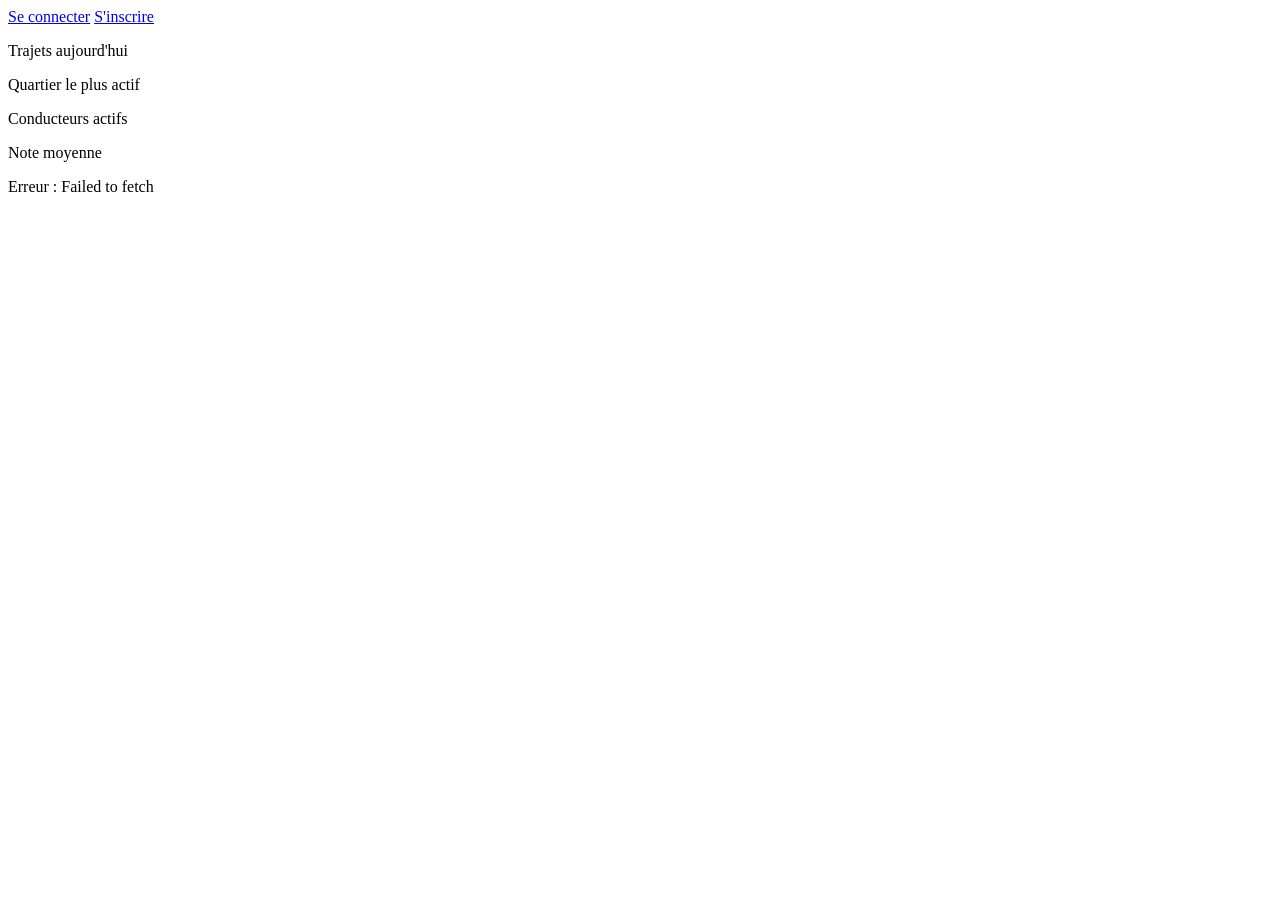
==== frontend/accueil/index.html @ e8c01308 "Initial commit" ====
<!DOCTYPE html>
<html lang="fr">
<head>
  <meta charset="UTF-8">
  <meta name="viewport" content="width=device-width, initial-scale=1.0">
  <title>BraCovoit — Accueil</title>
  <link rel="stylesheet" href="accueil.css">
</head>
<body id="page-accueil">

  <!-- =====================================================================
       NAVIGATION — TODO (Dev FS1)
       Construire un menu de navigation vers les 9 pages du site (Accueil,
       Recherche, Proposer un trajet, Mes trajets, Tableau de bord,
       Inscription, Connexion).
       Doit inclure un menu burger fonctionnel en dessous de 768px.
       ===================================================================== -->

  <!-- NE PAS MODIFIER l'id — main.js y affiche l'état de connexion -->
  <div id="nav-session"></div>

  <main>
    <!-- =====================================================================
         HERO — TODO (Dev FS1)
         Section d'introduction : titre accrocheur, sous-titre expliquant le
         principe (mise en relation conducteurs/passagers à Brazzaville),
         bouton d'appel à l'action vers la page Recherche.
         ===================================================================== -->

    <!-- =====================================================================
         CARTES INDICATEURS — TODO (Dev FS1)
         Construire 4 cartes affichant les indicateurs clés du service.
         Layout : Flexbox ou Grid, responsive (1 colonne mobile, 2 colonnes
         tablette, 4 colonnes desktop).

         *** NE PAS MODIFIER les id ci-dessous — main.js les utilise pour
         injecter les valeurs calculées par le backend ***
         ===================================================================== -->
    <section>
      <div class="carte-indicateur">
        <p class="label">Trajets aujourd'hui</p>
        <p id="nb-trajets-aujourdhui" class="valeur"></p>
      </div>
      <div class="carte-indicateur">
        <p class="label">Quartier le plus actif</p>
        <p id="quartier-principal" class="valeur"></p>
      </div>
      <div class="carte-indicateur">
        <p class="label">Conducteurs actifs</p>
        <p id="nb-conducteurs" class="valeur"></p>
      </div>
      <div class="carte-indicateur">
        <p class="label">Note moyenne</p>
        <p id="note-moyenne" class="valeur"></p>
      </div>
    </section>

    <!-- =====================================================================
         COMMENT ÇA MARCHE — TODO (Dev FS1)
         3 à 4 étapes illustrant le parcours utilisateur : rechercher un
         trajet → réserver une place → rejoindre le conducteur. Layout en
         ligne sur desktop, empilé sur mobile.
         ===================================================================== -->

    <!-- =====================================================================
         POURQUOI BRACOVOIT — TODO (Dev FS1)
         3 arguments clés (économique, écologique, communautaire par
         exemple). Layout en grille de cartes.
         ===================================================================== -->
  </main>

  <!-- FOOTER — TODO (Dev FS1) : liens utiles, mentions -->

  <div id="erreur-globale" hidden></div>

  <!-- NE PAS MODIFIER — scripts de connexion au backend -->
  <script src="../functions.js"></script>
  <script src="../main.js"></script>
</body>
</html>
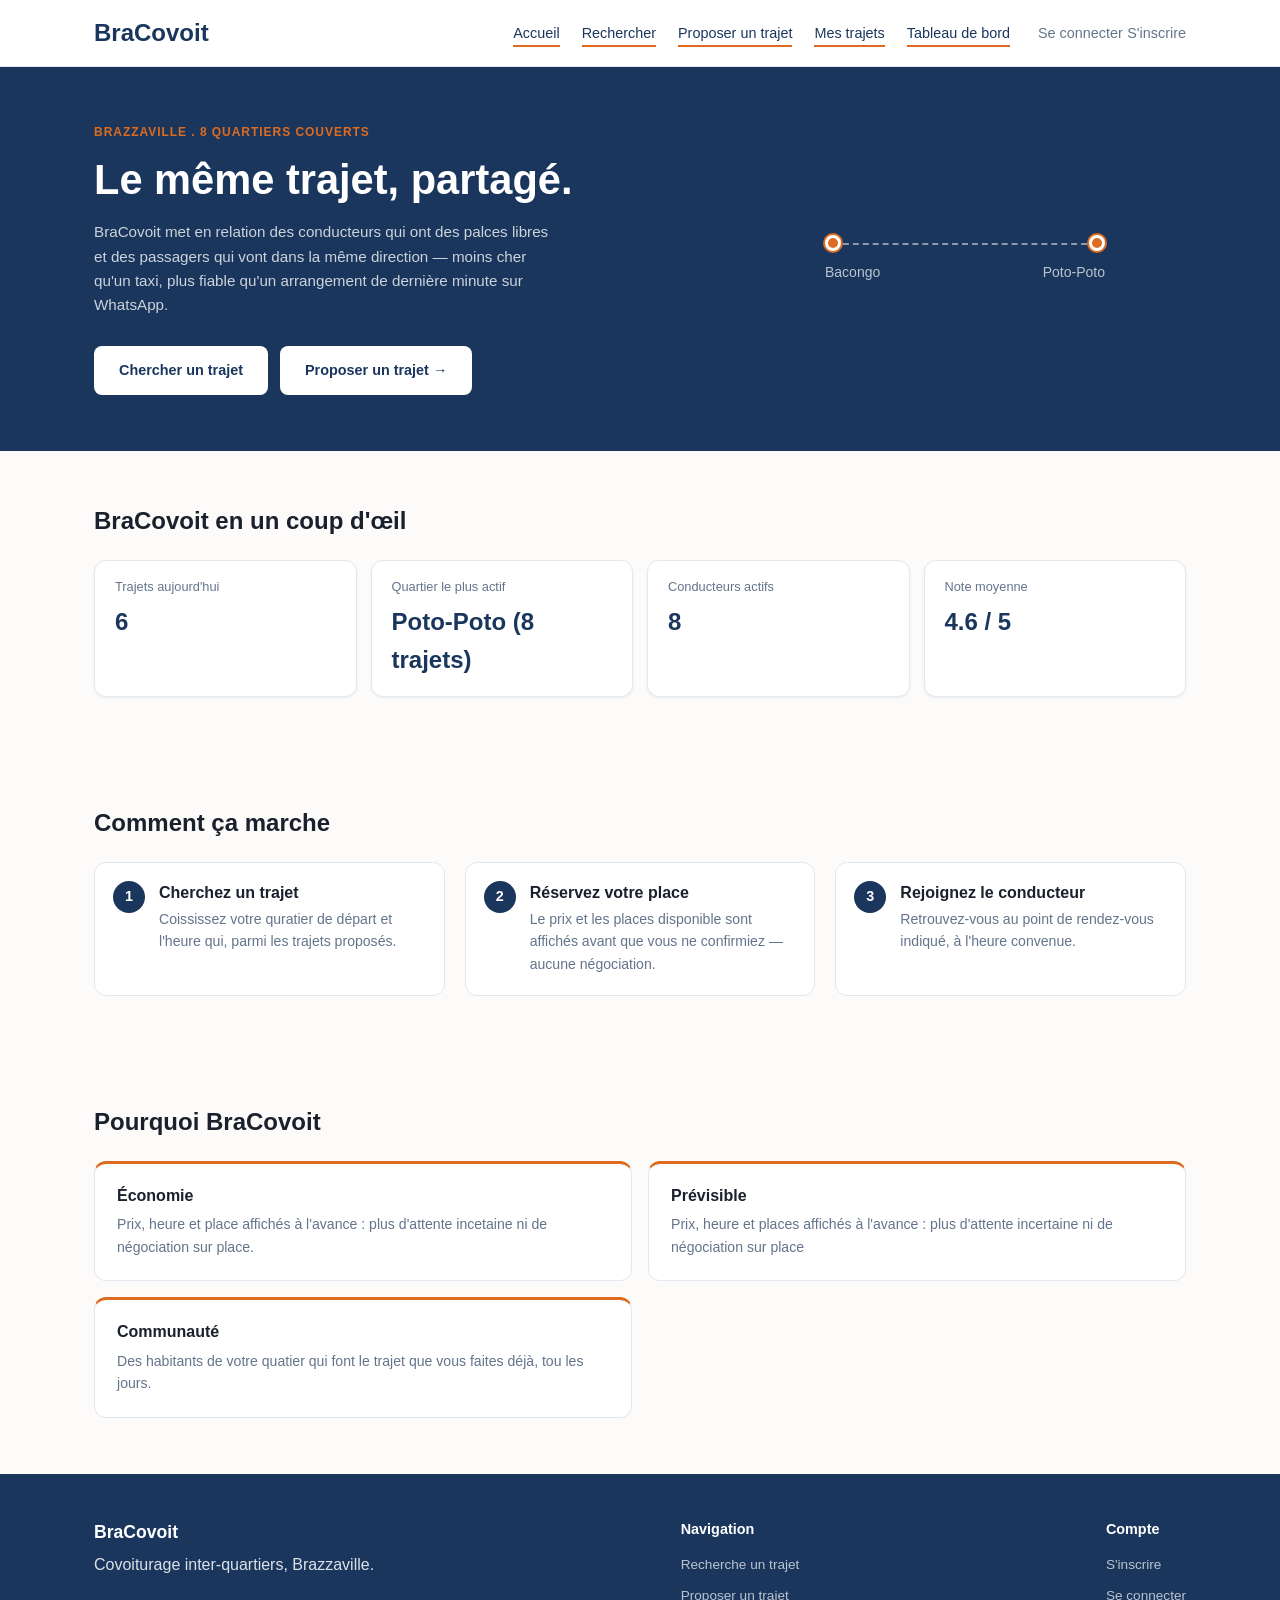
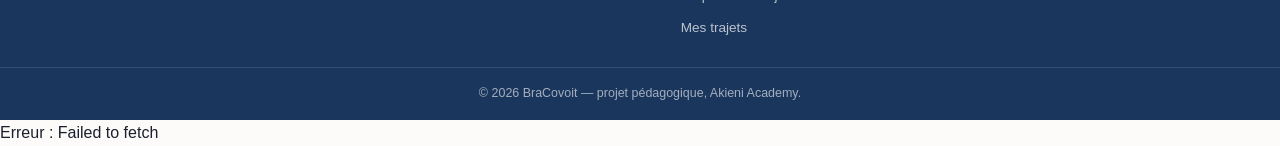
==== commit e8b888fe: "feat(accueil): construit la page d'accueil et ses fonctions JS - corrige la structure HTML (section " ====
--- a/frontend/accueil/index.html
+++ b/frontend/accueil/index.html
@@ -1,14 +1,13 @@
-<!DOCTYPE html>
+<!doctype html>
 <html lang="fr">
-<head>
-  <meta charset="UTF-8">
-  <meta name="viewport" content="width=device-width, initial-scale=1.0">
-  <title>BraCovoit — Accueil</title>
-  <link rel="stylesheet" href="accueil.css">
-</head>
-<body id="page-accueil">
-
-  <!-- =====================================================================
+  <head>
+    <meta charset="UTF-8" />
+    <meta name="viewport" content="width=device-width, initial-scale=1.0" />
+    <title>BraCovoit — Accueil</title>
+    <link rel="stylesheet" href="accueil.css" />
+  </head>
+  <body id="page-accueil">
+    <!-- =====================================================================
        NAVIGATION — TODO (Dev FS1)
        Construire un menu de navigation vers les 9 pages du site (Accueil,
        Recherche, Proposer un trajet, Mes trajets, Tableau de bord,
@@ -16,18 +15,94 @@
        Doit inclure un menu burger fonctionnel en dessous de 768px.
        ===================================================================== -->
 
-  <!-- NE PAS MODIFIER l'id — main.js y affiche l'état de connexion -->
-  <div id="nav-session"></div>
-
-  <main>
-    <!-- =====================================================================
+    <header class="site-header">
+      <div class="container header-inner">
+        <a href="index.html" class="logo">BraCovoit</a>
+
+        <input type="checkbox" id="menu-toggle" class="menu-toggle" />
+        <label for="menu-toggle" class="burger" aria-label="Ouvrir le menu">
+          <span></span> <span></span><span></span>
+        </label>
+
+        <nav class="main-nav" aria-label="Navigation principale">
+          <ul>
+            <li><a href="index.html" aria-current="page">Accueil</a></li>
+            <li>
+              <a href="../recherche/recherche.html" aria-current="page"
+                >Rechercher</a
+              >
+            </li>
+            <li>
+              <a href="../proposer/proposer.html" aria-current="page"
+                >Proposer un trajet</a
+              >
+            </li>
+            <li>
+              <a href="../mes-trajets/mes-trajets.html" aria-current="page"
+                >Mes trajets</a
+              >
+            </li>
+            <li>
+              <a href="../dashboard/dashboard.html" aria-current="page"
+                >Tableau de bord</a
+              >
+            </li>
+          </ul>
+
+          <div id="nav-session">
+            <!-- NE PAS MODIFIER l'id — main.js y affiche l'état de connexion -->
+            <a href="../login/login.html" class="lien-session">seconnecter</a>
+            <a href="../inscription/inscription.html" class="btn btn-small"
+              >s'inscrire</a
+            >
+          </div>
+        </nav>
+      </div>
+    </header>
+
+    <main>
+      <!-- =====================================================================
          HERO — TODO (Dev FS1)
          Section d'introduction : titre accrocheur, sous-titre expliquant le
          principe (mise en relation conducteurs/passagers à Brazzaville),
          bouton d'appel à l'action vers la page Recherche.
          ===================================================================== -->
 
-    <!-- =====================================================================
+      <section class="hero">
+        <div class="container hero-inner">
+          <div class="hero-text">
+            <p class="eyebrow">Brazzaville . 8 quartiers couverts</p>
+            <h1>Le même trajet, partagé.</h1>
+            <p class="hero-desc">
+              BraCovoit met en relation des conducteurs qui ont des palces
+              libres et des passagers qui vont dans la même direction — moins
+              cher qu'un taxi, plus fiable qu'un arrangement de dernière minute
+              sur WhatsApp.
+            </p>
+            <div class="hero-actions">
+              <a href="../recherche/recherche.html" class="btn btn-primary"
+                >Chercher un trajet</a
+              >
+              <a href="../recherche/recherche.html" class="btn btn-primary"
+                >Proposer un trajet →</a
+              >
+            </div>
+          </div>
+
+          <div class="hero-visual" aria-hidden="true">
+            <div class="route-line">
+              <span class="pin pin-depart"></span>
+              <span class="pin pin-arrivee"></span>
+            </div>
+            <div class="route-labels">
+              <span>Bacongo</span>
+              <span>Poto-Poto</span>
+            </div>
+          </div>
+        </div>
+      </section>
+
+      <!-- =====================================================================
          CARTES INDICATEURS — TODO (Dev FS1)
          Construire 4 cartes affichant les indicateurs clés du service.
          Layout : Flexbox ou Grid, responsive (1 colonne mobile, 2 colonnes
@@ -36,45 +111,140 @@
          *** NE PAS MODIFIER les id ci-dessous — main.js les utilise pour
          injecter les valeurs calculées par le backend ***
          ===================================================================== -->
-    <section>
-      <div class="carte-indicateur">
-        <p class="label">Trajets aujourd'hui</p>
-        <p id="nb-trajets-aujourdhui" class="valeur"></p>
-      </div>
-      <div class="carte-indicateur">
-        <p class="label">Quartier le plus actif</p>
-        <p id="quartier-principal" class="valeur"></p>
-      </div>
-      <div class="carte-indicateur">
-        <p class="label">Conducteurs actifs</p>
-        <p id="nb-conducteurs" class="valeur"></p>
-      </div>
-      <div class="carte-indicateur">
-        <p class="label">Note moyenne</p>
-        <p id="note-moyenne" class="valeur"></p>
-      </div>
-    </section>
-
-    <!-- =====================================================================
+
+      <section class="section indicateurs">
+        <div class="container">
+          <h2 class="section-title">BraCovoit en un coup d'œil</h2>
+          <div class="grille-indicateurs">
+            <div class="carte-indicateur">
+              <p class="label">Trajets aujourd'hui</p>
+              <p class="valeur">6</p>
+            </div>
+            <div class="carte-indicateur">
+              <p class="label">Quartier le plus actif</p>
+              <p class="valeur">Poto-Poto (8 trajets)</p>
+            </div>
+            <div class="carte-indicateur">
+              <p class="label">Conducteurs actifs</p>
+              <p class="valeur">8</p>
+            </div>
+            <div class="carte-indicateur">
+              <p class="label">Note moyenne</p>
+              <p class="valeur">4.6 / 5</p>
+            </div>
+          </div>
+        </div>
+      </section>
+      <!-- =====================================================================
          COMMENT ÇA MARCHE — TODO (Dev FS1)
          3 à 4 étapes illustrant le parcours utilisateur : rechercher un
          trajet → réserver une place → rejoindre le conducteur. Layout en
          ligne sur desktop, empilé sur mobile.
          ===================================================================== -->
 
-    <!-- =====================================================================
+      <section class="section comment-ca-marche">
+        <div class="container">
+          <h2 class="section-title">Comment ça marche</h2>
+
+          <ol class="etapes">
+            <li class="etape">
+              <span class="etape-num">1</span>
+              <h3>Cherchez un trajet</h3>
+              <p>
+                Coississez votre quratier de départ et l'heure qui, parmi les
+                trajets proposés.
+              </p>
+            </li>
+            <li class="etape">
+              <span class="etape-num">2</span>
+              <h3>Réservez votre place</h3>
+              <p>
+                Le prix et les places disponible sont affichés avant que vous ne
+                confirmiez — aucune négociation.
+              </p>
+            </li>
+            <li class="etape">
+              <span class="etape-num">3</span>
+              <h3>Rejoignez le conducteur</h3>
+              <p>
+                Retrouvez-vous au point de rendez-vous indiqué, à l'heure
+                convenue.
+              </p>
+            </li>
+          </ol>
+        </div>
+      </section>
+
+      <!-- =====================================================================
          POURQUOI BRACOVOIT — TODO (Dev FS1)
          3 arguments clés (économique, écologique, communautaire par
          exemple). Layout en grille de cartes.
          ===================================================================== -->
-  </main>
-
-  <!-- FOOTER — TODO (Dev FS1) : liens utiles, mentions -->
-
-  <div id="erreur-globale" hidden></div>
-
-  <!-- NE PAS MODIFIER — scripts de connexion au backend -->
-  <script src="../functions.js"></script>
-  <script src="../main.js"></script>
-</body>
+      <section class="section pourquoi">
+        <div class="container">
+          <h2 class="section-title">Pourquoi BraCovoit</h2>
+
+          <div class="grille-arguments">
+            <article class="carte-argument">
+              <h3>Économie</h3>
+              <p>
+                Prix, heure et place affichés à l'avance : plus d'attente
+                incetaine ni de négociation sur place.
+              </p>
+            </article>
+            <article class="carte-argument">
+              <h3>Prévisible</h3>
+              <p>
+                Prix, heure et places affichés à l'avance : plus d'attente
+                incertaine ni de négociation sur place
+              </p>
+            </article>
+            <article class="carte-argument">
+              <h3>Communauté</h3>
+              <p>
+                Des habitants de votre quatier qui font le trajet que vous
+                faites déjà, tou les jours.
+              </p>
+            </article>
+          </div>
+        </div>
+      </section>
+    </main>
+
+    <!-- FOOTER — TODO (Dev FS1) : liens utiles, mentions -->
+
+    <footer class="site-footer">
+      <div class="container footer-inner">
+        <div class="footer-col">
+          <p class="logo logo-light">BraCovoit</p>
+          <p>Covoiturage inter-quartiers, Brazzaville.</p>
+        </div>
+        <div class="footer-col">
+          <h4>Navigation</h4>
+          <ul>
+            <li>
+              <a href="../recherche/recherche.html">Recherche un trajet</a>
+            </li>
+            <li><a href="../proposer/proposer.html">Proposer un trajet</a></li>
+            <li><a href="../mes-trajets/mes-trajets.html">Mes trajets</a></li>
+          </ul>
+        </div>
+        <div class="footer-col">
+          <h4>Compte</h4>
+          <ul>
+            <li><a href="../inscription/inscription.html">S'inscrire</a></li>
+            <li><a href="../login/login.html">Se connecter</a></li>
+          </ul>
+        </div>
+      </div>
+      <p class="footer-bottom">
+        © 2026 BraCovoit — projet pédagogique, Akieni Academy.
+      </p>
+    </footer>
+    <div id="erreur-globale" hidden></div>
+
+    <!-- NE PAS MODIFIER — scripts de connexion au backend -->
+    <script src="../functions.js"></script>
+    <script src="../main.js"></script>
+  </body>
 </html>
--- a/frontend/accueil/accueil.css
+++ b/frontend/accueil/accueil.css
@@ -0,0 +1,510 @@
+* {
+  margin: 0;
+  padding: 0;
+  box-sizing: border-box;
+}
+
+:root {
+  --navy: #1a365d;
+  --navy-light: #24466f;
+  --paper: #fcfbfa;
+  --card-border: #e2e8f0;
+  --accent: #dd6b20;
+  --accent-dark: #b7551a;
+  --text-primary: #1a202c;
+  --text-secondary: #64748b;
+  --white: #ffffff;
+
+  --success-bg: #c6f6d5;
+  --success-text: #22543d;
+
+  --font-affiche: "Space Grotesk", sans-serif;
+  --font-text: "IBM Plex Sans", sans-serif;
+
+  --rayon: 12px;
+  --ombre: 0 1px 3px rgba(26, 54, 93, 0.08);
+}
+
+body {
+  font-family: var(--font-text);
+  color: var(--text-primary);
+  background-color: var(--paper);
+  line-height: 1.6;
+}
+
+h1,
+h2,
+h3 {
+  font-family: var(--font-affiche);
+  font-weight: 700;
+  line-height: 1.2;
+}
+
+a {
+  color: inherit;
+  text-decoration: none;
+}
+
+.container {
+  width: 100%;
+  max-width: 1140px;
+  margin-inline: auto;
+  padding-inline: 24px;
+}
+
+.section {
+  padding-block: 56px;
+}
+
+.section-title {
+  font-size: 1.5rem;
+  margin-bottom: 24px;
+}
+
+.btn {
+  display: inline-block;
+  padding: 12px 24px;
+  border-radius: 8px;
+  border: 1.5px solid transparent;
+  font-family: var(--font-text);
+  font-weight: 600;
+  font-size: 0.9rem;
+  cursor: pointer;
+  transition:
+    transform 0.15s ease,
+    background 0.15s ease;
+}
+
+.btn:hover {
+  transform: translateY(-1px);
+}
+
+.btn-primary {
+  background-color: var(--white);
+  color: var(--navy);
+}
+.btn-primary:hover {
+  background: #eef2f7;
+}
+
+.btn-ghost-inverse:hover {
+  border-color: rgba(255, 255, 255, 0.5);
+  color: var(--white);
+}
+.btn-ghost:hover {
+transform: translateY(-1px);
+}
+
+.btn-small {
+  background-color: var(--accent);
+  color: var(--white);
+  padding: 8px 16px;
+  font-size: 0.8rem;
+  border-radius: 8px;
+}
+.btn-small:hover {
+  background: var(--accent-dark);
+}
+
+.site-header {
+  background: var(--white);
+  border-bottom: 1px solid var(--card-border);
+  position: sticky;
+  top: 0;
+  z-index: 20;
+}
+
+.header-inner {
+  display: flex;
+  align-items: center;
+  justify-content: space-between;
+  padding-block: 14px;
+  position: relative;
+}
+
+.logo {
+  font-family: var(--font-affiche);
+  font-size: 1.5rem;
+  font-weight: 700;
+  color: var(--navy);
+}
+
+.menu-toggle {
+  position: absolute;
+  opacity: 0;
+  pointer-events: none;
+}
+
+.burger {
+  display: none;
+  flex-direction: column;
+  gap: 5px;
+  cursor: pointer;
+  padding: 8px;
+}
+
+.burger span {
+  width: 22px;
+  height: 2px;
+  background: var(--navy);
+  border-radius: 2px;
+}
+
+.main-nav {
+  display: flex;
+  align-items: center;
+  gap: 28px;
+  
+}
+.main-nav ul {
+  display: flex;
+  gap: 22px;
+  list-style: none;
+}
+
+.main-nav a {
+  font-size: 0.9rem;
+  font-weight: 500;
+  color: var(--text-secondary);
+  padding-block: 4px;
+  border-bottom: 2px solid transparent;
+}
+
+.main-nav a:hover,
+.main-nav a[aria-current="page"] {
+  color: var(--navy);
+  border-bottom-color: var(--accent);
+}
+
+.nav-session {
+  display: flex;
+  align-items: center;
+  gap: 14px;
+}
+
+.lien-session {
+  font-size: 0.9rem;
+  font-weight: 500;
+  color: var(--text-secondary);
+}
+
+
+.hero {
+  background: var(--navy);
+  color: var(--white);
+}
+
+.hero-inner {
+  display: flex;
+  align-items: center;
+  gap: 48px;
+  padding-block: 56px;
+  flex-wrap: wrap;
+}
+.hero-text {
+  flex: 1 1 420px;
+}
+.eyebrow {
+  text-transform: uppercase;
+  letter-spacing: 0.08em;
+  font-size: 0.75rem;
+  font-weight: 600;
+  color: var(--accent);
+  margin-bottom: 12px;
+}
+.hero-text h1 {
+  font-size: clamp(1.8rem, 4vw, 2.6rem);
+  margin-bottom: 16px;
+}
+
+.hero-desc {
+  max-width: 460px;
+  color: rgba(255, 255, 255, 0.78);
+  margin-bottom: 28px;
+  font-size: 0.95rem;
+}
+
+.hero-actions {
+  display: flex;
+  gap: 12px;
+  flex-wrap: wrap;
+}
+
+.hero-visual {
+  flex: 1 1 260px;
+  display: flex;
+  flex-direction: column;
+  align-items: center;
+  gap: 10px;
+}
+
+.route-line {
+  width: 100%;
+  max-width: 280px;
+  display: flex;
+  align-items: center;
+  gap: 6px;
+  position: relative;
+}
+
+.pin {
+  width: 16px;
+  height: 16px;
+  background: var(--accent);
+  border-radius: 50%;
+  border: 3px solid var(--white);
+  box-shadow: 0 0 0 2px var(--accent);
+  flex-shrink: 0;
+  position: relative;
+  z-index: 1;
+}
+.route-line::before,
+.route-line::after {
+  content: none;
+}
+.pin-depart {
+}
+
+.pin-arrivee {
+  margin-left: auto;
+}
+
+.route-line::before {
+  content: "";
+  position: absolute;
+  top: 50%;
+  left: 8px;
+  right: 8px;
+  height: 0px;
+  border-top: 2px dashed rgba(255, 255, 255, 0.5);
+}
+
+.route-labels {
+  width: 100%;
+  max-width: 280px;
+  display: flex;
+  justify-content: space-between;
+  font-size: 0.875rem;
+  color: rgba(255, 255, 255, 0.7);
+}
+
+
+.grille-indicateurs {
+  display: grid;
+  grid-template-columns: 1fr;
+  gap: 14px;
+}
+
+.carte-indicateur {
+  background: var(--white);
+  border: 1px solid var(--card-border);
+  border-radius: var(--rayon);
+  padding: 16px 20px;
+  box-shadow: var(--ombre);
+}
+
+.carte-indicateur .label {
+  font-size: 0.8rem;
+  color: var(--text-secondary);
+  margin-bottom: 6px;
+}
+
+.carte-indicateur .valeur {
+  font-family: var(--font-affiche);
+  font-size: 1.5rem;
+  font-weight: 700;
+  color: var(--navy);
+  min-height: 1.2em;
+}
+
+
+.etapes {
+  list-style: none;
+  display: flex;
+  flex-direction: column;
+  gap: 20px;
+}
+.etape {
+  background: var(--white);
+  border: 1px solid var(--card-border);
+  border-radius: var(--rayon);
+  padding: 20px;
+  position: relative;
+  padding-left: 64px;
+}
+
+.etape-num {
+  position: absolute;
+  left: 18px;
+  top: 18px;
+  width: 32px;
+  height: 32px;
+  border-radius: 50%;
+  background: var(--navy);
+  color: var(--white);
+  font-family: var(--font-affiche);
+  font-weight: 700;
+  display: flex;
+  align-items: center;
+  justify-content: center;
+  font-size: 0.9rem;
+}
+
+.etape h3 {
+  font-size: 1rem;
+  margin-bottom: 6px;
+}
+
+.etape p {
+  font-size: 0.88rem;
+  color: var(--text-secondary);
+}
+
+.grille-arguments {
+  display: grid;
+  grid-template-columns: 1fr;
+  gap: 16px;
+}
+
+.carte-argument {
+  background: var(--white);
+  border: 1px solid var(--card-border);
+  border-radius: var(--rayon);
+  padding: 22px;
+  border-top: 3px solid var(--accent);
+}
+
+.carte-argument h3 {
+  font-size: 1rem;
+  margin-bottom: 8px;
+}
+
+.carte-argument p {
+  font-size: 0.88rem;
+  color: var(--text-secondary);
+}
+
+.site-footer {
+  background: var(--navy);
+  color: rgba(255, 255, 255, 0.85);
+  padding-top: 44px;
+}
+
+.footer-inner {
+  display: flex;
+  flex-wrap: wrap;
+  gap: 32px;
+  justify-content: space-between;
+  padding-bottom: 28px;
+}
+
+.footer-col h4 {
+  font-family: var(--font-text);
+  font-size: 0.9rem;
+  margin-bottom: 10px;
+  color: var(--white);
+}
+.footer-col ul {
+  list-style: none;
+  display: flex;
+  flex-direction: column;
+  gap: 6px;
+}
+.footer-col a {
+  font-size: 0.85rem;
+  color: rgba(255, 255, 255, 0.7);
+}
+.footer-col a:hover {
+  color: var(--accent);
+}
+
+.logo-light {
+  font-family: var(--font-affiche);
+  font-size: 1.1rem;
+  color: var(--white);
+  margin-bottom: 6px;
+}
+
+.footer-bottom {
+  text-align: center;
+  font-size: 0.78rem;
+  padding: 16px;
+  border-top: 1px solid rgba(255, 255, 255, 0.12);
+  color: rgba(255, 255, 255, 0.6);
+}
+
+@media (min-width: 600px) {
+  .grille-indicateurs {
+    grid-template-columns: 1fr 1fr;
+  }
+  .grille-arguments {
+    grid-template-columns: 1fr 1fr;
+  }
+  .etapes {
+    flex-direction: row;
+  }
+  .etape {
+    flex: 1;
+  }
+}
+
+@media (min-width: 768px) {
+  .burger {
+    display: none;
+  }
+  .main-nav {
+    position: static;
+    flex-direction: row;
+    background: none;
+    box-shadow: none;
+    padding: 0;
+  }
+}
+
+@media (max-width: 767px) {
+  .burger {
+    display: flex;
+  }
+
+  .main-nav {
+    position: absolute;
+    top: 100%;
+    left: 0;
+    right: 0;
+    background: var(--white);
+    flex-direction: column;
+    align-items: stretch;
+    gap: 0;
+    box-shadow: var(--ombre);
+    max-height: 0;
+    overflow: hidden;
+    transition: max-height 0.2s ease;
+  }
+
+  .main-nav ul {
+    flex-direction: column;
+    gap: 0;
+    padding: 8px 24px;
+  }
+
+  .main-nav ul li a {
+    display: block;
+    padding: 10px 0;
+    border-bottom: 1px solid var(--card-border);
+  }
+
+  .nav-session {
+    padding: 14px 24px 18px;
+    border-top: 1px solid var(--card-border);
+  }
+
+  .menu-toggle:checked ~ .main-nav {
+    max-height: 400px;
+  }
+}
+
+@media (min-width: 1024px) {
+  .grille-indicateurs {
+    grid-template-columns: repeat(4, 1fr);
+  }
+}
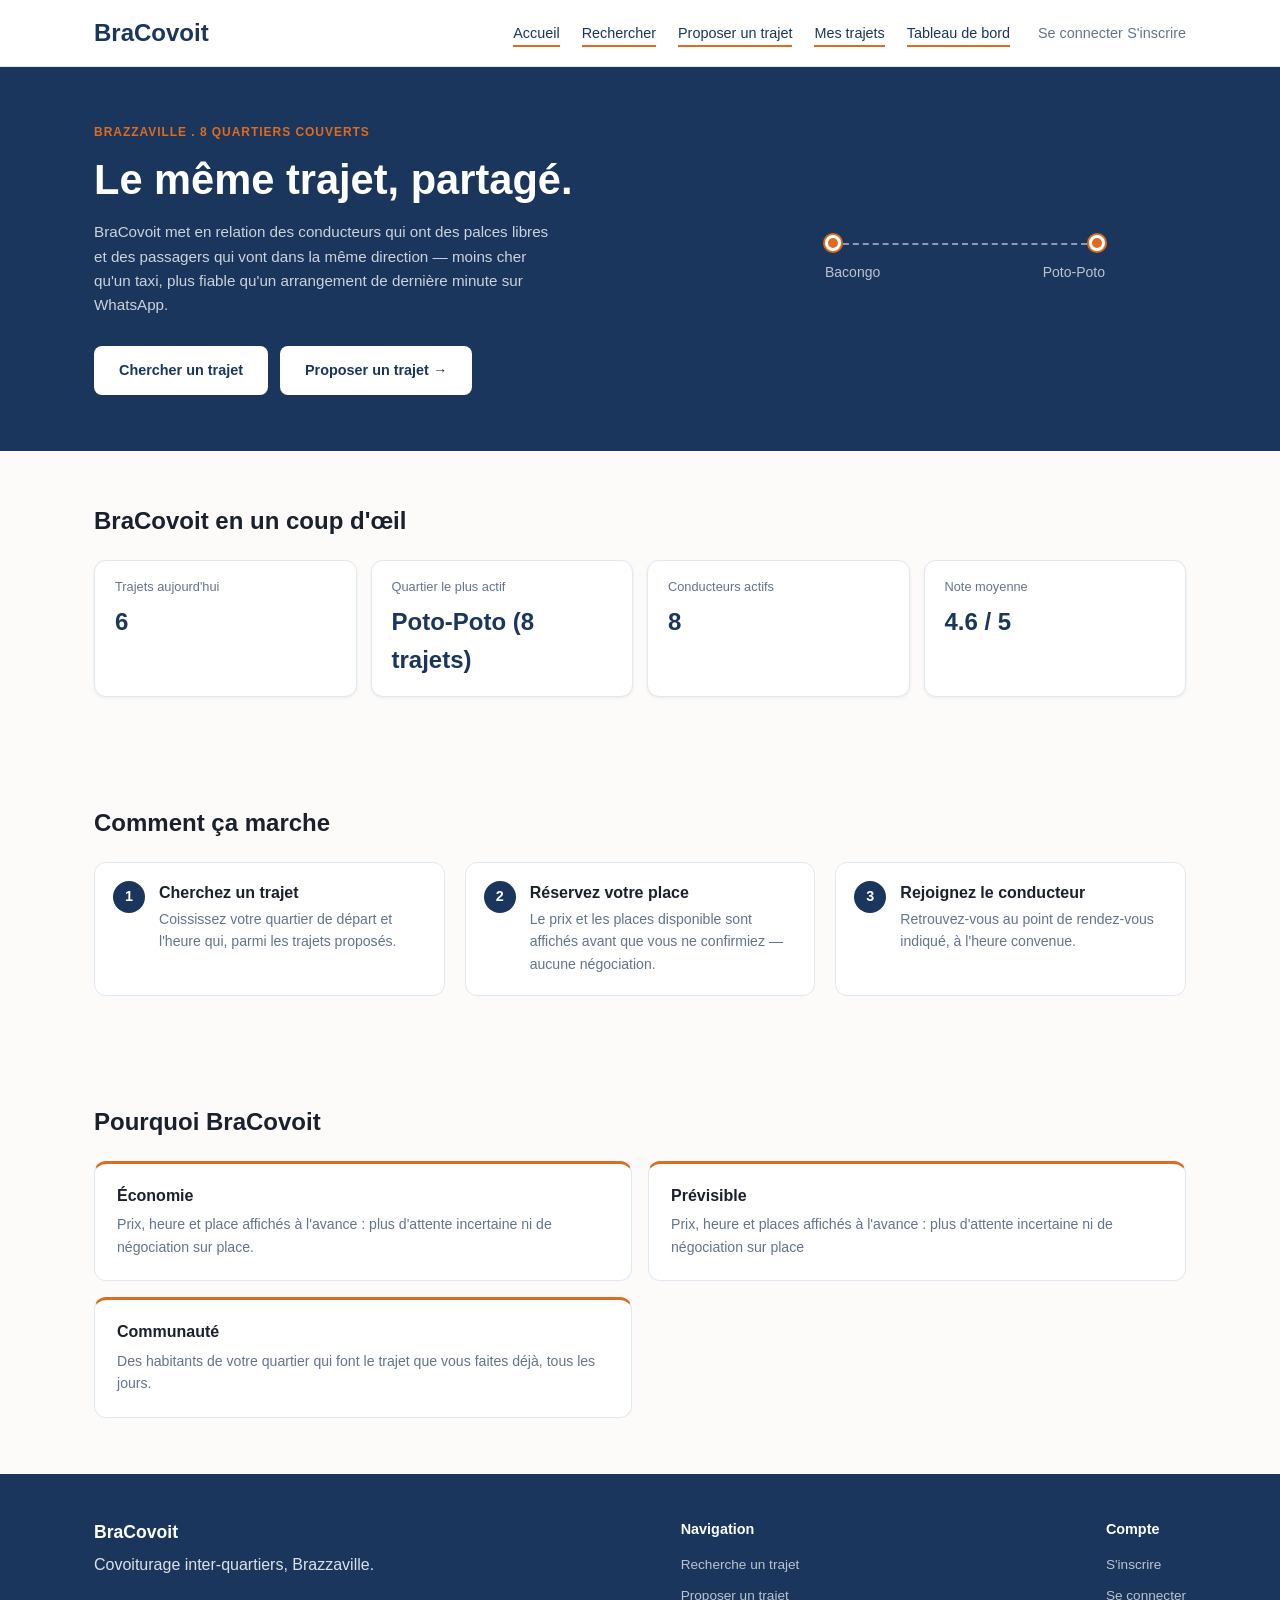
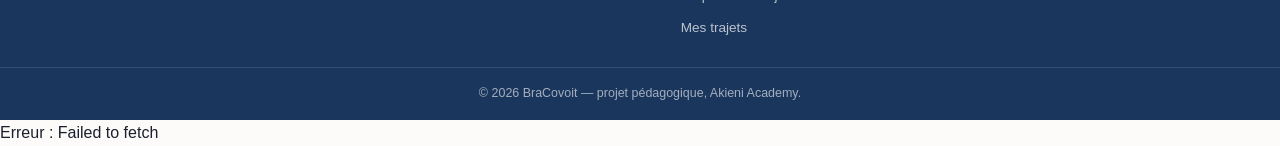
==== commit efe51958: "fix(accueil): corrige la structure HTML de la page d'accueil" ====
--- a/frontend/accueil/index.html
+++ b/frontend/accueil/index.html
@@ -151,7 +151,7 @@
               <span class="etape-num">1</span>
               <h3>Cherchez un trajet</h3>
               <p>
-                Coississez votre quratier de départ et l'heure qui, parmi les
+                Coississez votre quartier de départ et l'heure qui, parmi les
                 trajets proposés.
               </p>
             </li>
@@ -189,7 +189,7 @@
               <h3>Économie</h3>
               <p>
                 Prix, heure et place affichés à l'avance : plus d'attente
-                incetaine ni de négociation sur place.
+                incertaine ni de négociation sur place.
               </p>
             </article>
             <article class="carte-argument">
@@ -202,8 +202,8 @@
             <article class="carte-argument">
               <h3>Communauté</h3>
               <p>
-                Des habitants de votre quatier qui font le trajet que vous
-                faites déjà, tou les jours.
+                Des habitants de votre quartier qui font le trajet que vous
+                faites déjà, tous les jours.
               </p>
             </article>
           </div>
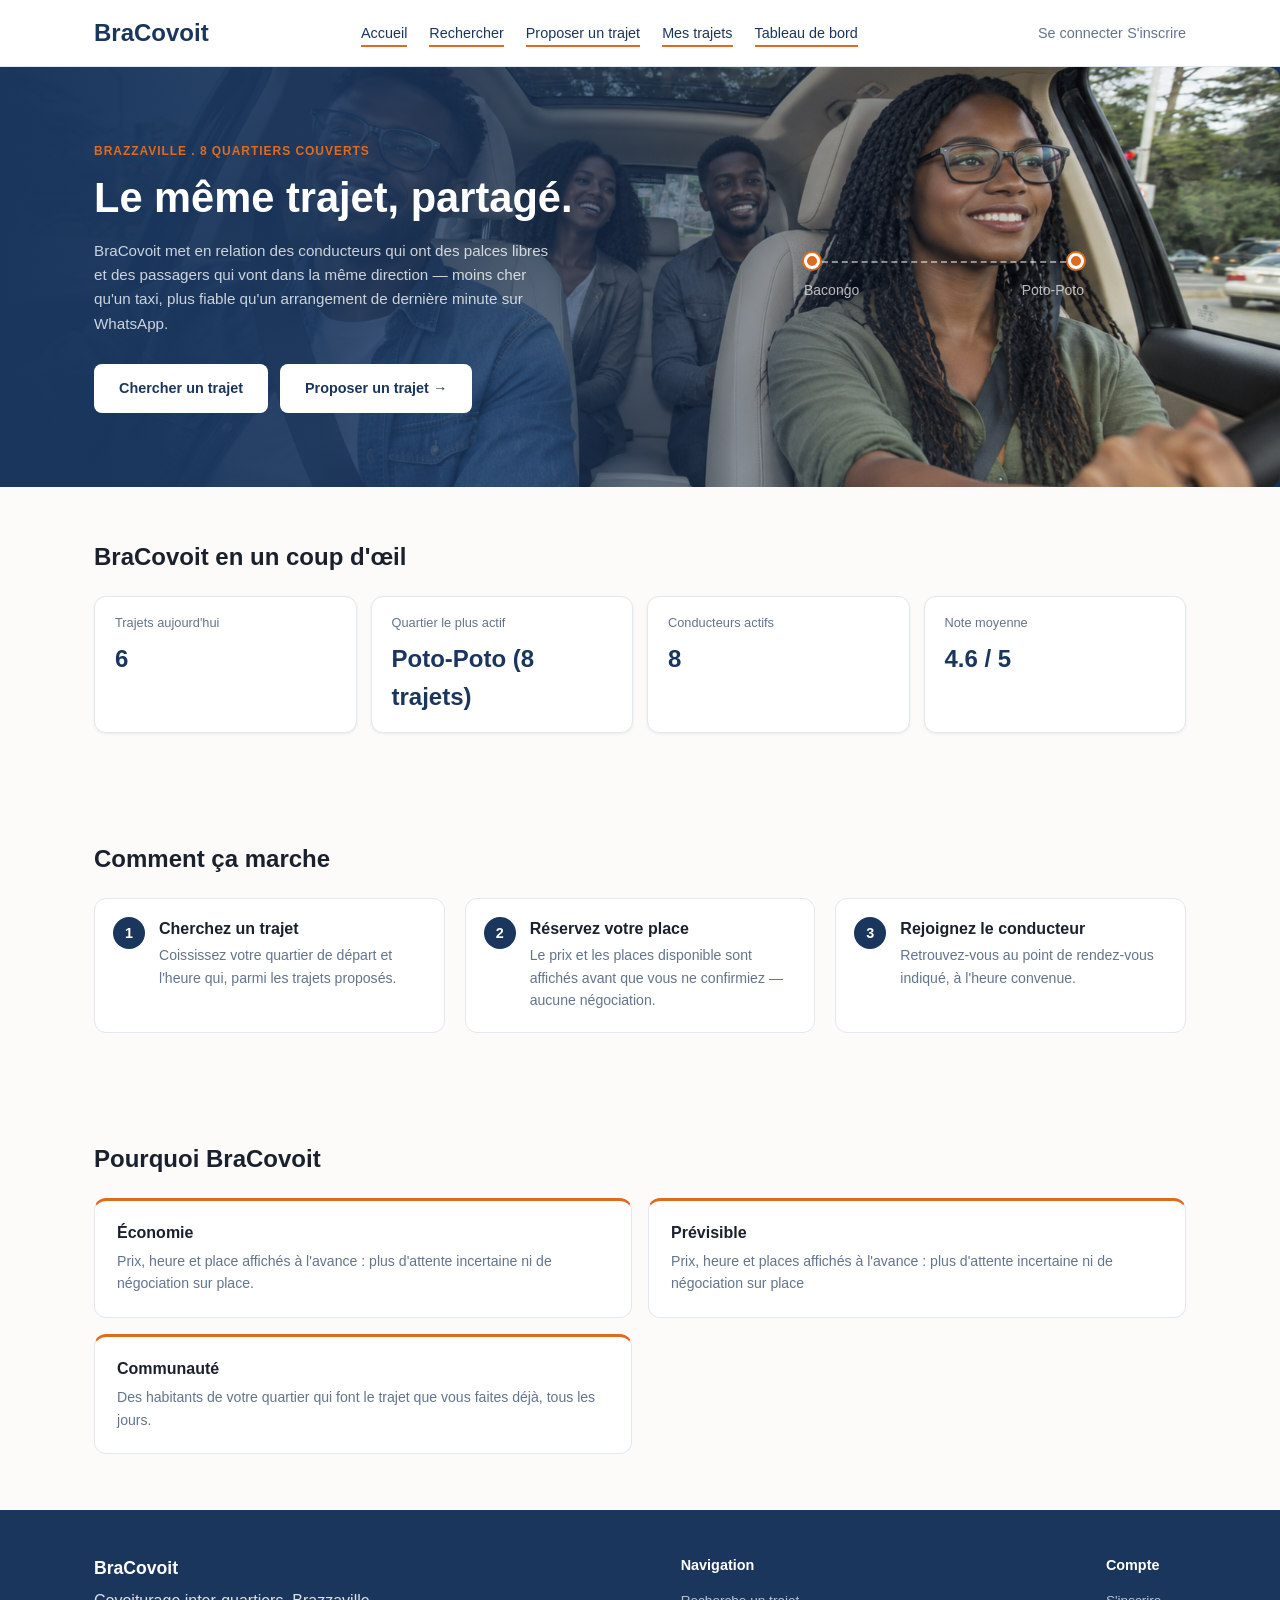
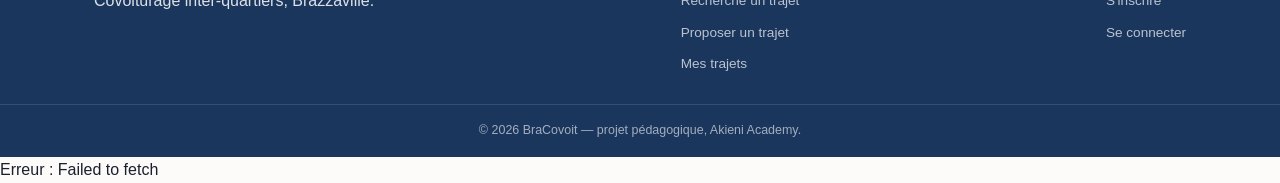
==== commit 9e84bde5: "fix: correction de la hero section" ====
--- a/frontend/accueil/index.html
+++ b/frontend/accueil/index.html
@@ -69,6 +69,15 @@
          ===================================================================== -->
 
       <section class="hero">
+        <div class="hero-bg">
+              <img
+                src="images/imageCovoit.png"
+                alt="image quatre passages souriant partageant un trajet en voiture à Brazzaville"
+                class="hero-bg-image"
+              />
+              <div class="hero-gradient"></div>
+            </div>
+            
         <div class="container hero-inner">
           <div class="hero-text">
             <p class="eyebrow">Brazzaville . 8 quartiers couverts</p>
--- a/frontend/accueil/accueil.css
+++ b/frontend/accueil/accueil.css
@@ -384,6 +384,61 @@
   color: var(--text-secondary);
 }
 
+.hero {
+  position: relative;
+  color: var(--white);
+  overflow: hidden;
+}
+
+.hero-bg {
+  position: absolute;
+  inset: 0;
+  z-index: 0;
+
+}
+
+.hero-bg-image {
+  width: 100%;
+  height: 100%;
+  object-fit: cover;
+  object-position: center;
+  display: block;
+    border-radius: var(--rayon);
+  box-shadow: 0 8px 24px rgba(0, 0, 0, 0.25);
+}
+
+.hero-gradient {
+  position: absolute;
+  inset: 0;
+  background: linear-gradient(
+    90deg,
+    var(--navy) 0%,
+    rgba(26, 54, 93, 0.92) 25%,
+    rgba(26, 54, 93, 0.55) 50%,
+    rgba(26, 54, 93, 0.15) 75%,
+    rgba(26, 54, 93, 0) 100%
+  );
+}
+
+.hero-inner {
+  position: relative;
+  z-index: 1;
+}
+
+.hero-inner {
+  display: flex;
+  align-items: center;
+  min-height: 420px;
+  padding-block: 56px;
+}
+
+.hero-text {
+  flex: 1 1 480px;
+  max-width: 560px;
+}
+
+
+
 .site-footer {
   background: var(--navy);
   color: rgba(255, 255, 255, 0.85);
@@ -433,6 +488,20 @@
   color: rgba(255, 255, 255, 0.6);
 }
 
+@media (max-width: 767) {
+  .hero-gradient {
+    background: linear-gradient(
+      180deg,
+      var(--navy) 0%,
+      rgba(26, 54, 93, 0.85) 60%,
+      rgba(26, 54, 93, 0.4) 100%,
+    );
+  }
+  .hero-bg-image {
+    object-position: 70% center;
+  }
+}
+
 @media (min-width: 600px) {
   .grille-indicateurs {
     grid-template-columns: 1fr 1fr;
@@ -453,15 +522,28 @@
     display: none;
   }
   .main-nav {
-    position: static;
-    flex-direction: row;
-    background: none;
-    box-shadow: none;
-    padding: 0;
-  }
-}
-
-@media (max-width: 767px) {
+ display: flex;
+ align-items: center;
+ flex: 1;
+  }
+
+  .main-nav ul {
+    display: flex;
+    gap: 22px;
+    list-style: none;
+    flex: 1;
+    justify-content: center;
+  }
+
+  .nav-session {
+    display: flex;
+    align-items: center;
+    gap: 14px;
+    flex-shrink: 0;
+  }
+}
+
+@media (max-width: 851px) {
   .burger {
     display: flex;
   }
